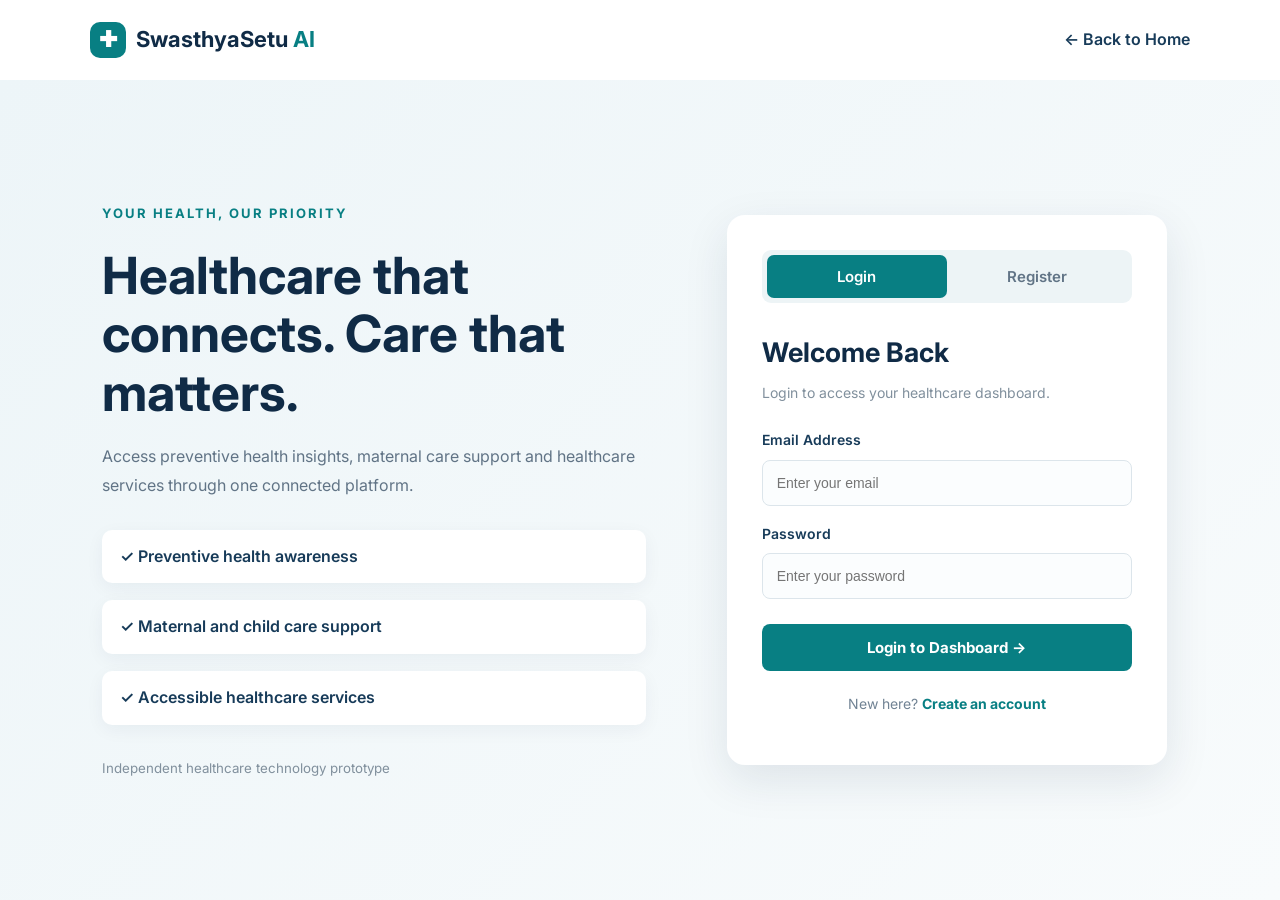
==== frontend/pages/auth.html @ f7e38da5 "Save integration work before module merge" ====
<!DOCTYPE html>
<html lang="en">
<head>
    <meta charset="UTF-8">
    <meta name="viewport" content="width=device-width, initial-scale=1.0">
    <title>Login / Register | SwasthyaSetu AI</title>

    <link rel="stylesheet" href="../style.css">
    <link rel="stylesheet" href="../assets/css/auth.css">
</head>
<body>

<header class="auth-header">
    <a href="../index.html" class="brand">
        <span class="brand-icon">✚</span>
        <span>SwasthyaSetu <b>AI</b></span>
    </a>
    <a href="../index.html" class="back-link">← Back to Home</a>
</header>

<main class="auth-container">
    <section class="auth-info">
        <span class="eyebrow">YOUR HEALTH, OUR PRIORITY</span>
        <h1>Healthcare that connects. Care that matters.</h1>
        <p>
            Access preventive health insights, maternal care support
            and healthcare services through one connected platform.
        </p>

        <div class="auth-points">
            <div>✓ Preventive health awareness</div>
            <div>✓ Maternal and child care support</div>
            <div>✓ Accessible healthcare services</div>
        </div>

        <small>Independent healthcare technology prototype</small>
    </section>

    <section class="auth-card">
        <div class="auth-tabs">
            <button class="tab active" id="loginTab" type="button">Login</button>
            <button class="tab" id="registerTab" type="button">Register</button>
        </div>

        <form id="loginForm">
            <h2>Welcome Back</h2>
            <p class="form-subtitle">Login to access your healthcare dashboard.</p>

            <label for="loginEmail">Email Address</label>
            <input type="email" id="loginEmail" placeholder="Enter your email" required>

            <label for="loginPassword">Password</label>
            <input type="password" id="loginPassword" placeholder="Enter your password" required>

            <button class="auth-submit" type="submit">Login to Dashboard →</button>
            <p class="switch-text">New here? <a href="#" id="showRegister">Create an account</a></p>
        </form>

        <form id="registerForm" class="hidden">
            <h2>Create Account</h2>
            <p class="form-subtitle">Join SwasthyaSetu AI today.</p>

            <label for="fullName">Full Name</label>
            <input type="text" id="fullName" placeholder="Enter your full name" required>

            <label for="registerEmail">Email Address</label>
            <input type="email" id="registerEmail" placeholder="Enter your email" required>

            <label for="registerPassword">Create Password</label>
            <input type="password" id="registerPassword" placeholder="Create a password" minlength="6" required>

            <button class="auth-submit" type="submit">Create Account →</button>
            <p class="switch-text">Already registered? <a href="#" id="showLogin">Login here</a></p>
        </form>

        <p id="authMessage" class="auth-message" aria-live="polite"></p>
    </section>
</main>

<script src="../assets/js/auth.js" defer></script>
</body>
</html>
---- frontend/style.css ----
@import url('https://fonts.googleapis.com/css2?family=Inter:wght@400;500;600;700;800&display=swap');

:root {
    --navy: #102a43;
    --blue: #176b87;
    --teal: #16a6a1;
    --orange: #f59b23;
    --green: #16834a;
    --light: #f4f7fa;
    --white: #ffffff;
    --text: #243b53;
    --muted: #627d98;
    --border: #e3ebf2;
}

* {
    margin: 0;
    padding: 0;
    box-sizing: border-box;
}

html {
    scroll-behavior: smooth;
}

body {
    font-family: 'Inter', sans-serif;
    color: var(--text);
    background: var(--white);
    line-height: 1.6;
}

a {
    text-decoration: none;
    color: inherit;
}

button {
    font-family: inherit;
    cursor: pointer;
}

.section {
    padding: 85px 8%;
}

.tagline {
    color: var(--teal);
    font-size: 11px;
    font-weight: 800;
    letter-spacing: 2px;
}

.primary-btn,
.secondary-btn,
.contact-btn {
    display: inline-block;
    padding: 13px 24px;
    border-radius: 9px;
    font-size: 13px;
    font-weight: 700;
    transition: .3s;
}

.primary-btn {
    background: var(--orange);
    color: white;
}

.secondary-btn {
    color: var(--navy);
    background: white;
    border: 1px solid var(--navy);
}

.primary-btn:hover,
.secondary-btn:hover,
.contact-btn:hover {
    transform: translateY(-3px);
}
---- frontend/assets/css/auth.css ----
.auth-header {
    display: flex;
    justify-content: space-between;
    align-items: center;
    padding: 22px 7%;
    background: #fff;
}

.brand {
    display: flex;
    align-items: center;
    gap: 10px;
    text-decoration: none;
    color: #102b46;
    font-size: 22px;
    font-weight: 700;
}

.brand-icon {
    background: #087f83;
    color: white;
    width: 36px;
    height: 36px;
    display: grid;
    place-items: center;
    border-radius: 10px;
}

.brand b {
    color: #087f83;
}

.back-link {
    color: #173b59;
    text-decoration: none;
    font-weight: 600;
}

.auth-container {
    min-height: calc(100vh - 80px);
    padding: 55px 8%;
    display: grid;
    grid-template-columns: 1fr 0.85fr;
    align-items: center;
    gap: 70px;
    background: linear-gradient(135deg, #edf5f8, #f8fbfc);
}

.auth-info {
    max-width: 570px;
}

.eyebrow {
    color: #087f83;
    font-size: 13px;
    font-weight: 700;
    letter-spacing: 2px;
}

.auth-info h1 {
    color: #102b46;
    font-size: clamp(34px, 4vw, 52px);
    line-height: 1.15;
    margin: 20px 0;
}

.auth-info p {
    color: #617486;
    font-size: 16px;
    line-height: 1.8;
}

.auth-points {
    margin: 30px 0;
    display: grid;
    gap: 17px;
    color: #173b59;
    font-weight: 600;
}

.auth-points div {
    background: white;
    padding: 14px 18px;
    border-radius: 10px;
    box-shadow: 0 5px 18px rgba(16, 43, 70, 0.05);
}

.auth-info small {
    color: #81909d;
}

.auth-card {
    background: white;
    padding: 35px;
    border-radius: 18px;
    box-shadow: 0 15px 45px rgba(16, 43, 70, 0.10);
    width: 100%;
    max-width: 440px;
    justify-self: center;
}

.auth-tabs {
    display: flex;
    background: #edf4f6;
    border-radius: 9px;
    padding: 5px;
    margin-bottom: 28px;
}

.tab {
    flex: 1;
    border: none;
    background: transparent;
    padding: 12px;
    border-radius: 7px;
    font-size: 15px;
    font-weight: 600;
    color: #617486;
    cursor: pointer;
}

.tab.active {
    background: #087f83;
    color: white;
}

.auth-card h2 {
    color: #102b46;
    font-size: 27px;
    margin-bottom: 8px;
}

.form-subtitle {
    color: #81909d;
    font-size: 14px;
    margin-bottom: 25px;
}

.auth-card label {
    display: block;
    color: #173b59;
    font-weight: 600;
    font-size: 14px;
    margin: 17px 0 8px;
}

.auth-card input {
    width: 100%;
    padding: 14px;
    border: 1px solid #dce5eb;
    border-radius: 8px;
    outline: none;
    font-size: 14px;
    background: #fbfdfe;
}

.auth-card input:focus {
    border-color: #087f83;
    box-shadow: 0 0 0 3px rgba(8, 127, 131, 0.10);
}

.auth-submit {
    width: 100%;
    padding: 14px;
    margin-top: 25px;
    border: none;
    border-radius: 8px;
    background: #087f83;
    color: white;
    font-size: 15px;
    font-weight: 700;
    cursor: pointer;
    transition: 0.3s;
}

.auth-submit:hover {
    background: #06666a;
    transform: translateY(-2px);
}

.switch-text {
    text-align: center;
    color: #718394;
    font-size: 14px;
    margin-top: 22px;
}

.switch-text a {
    color: #087f83;
    font-weight: 700;
    text-decoration: none;
}

.hidden {
    display: none;
}

.auth-message {
    margin-top: 15px;
    font-size: 13px;
    text-align: center;
    color: #087f83;
}

@media (max-width: 850px) {
    .auth-container {
        grid-template-columns: 1fr;
        gap: 35px;
        padding: 40px 6%;
    }

    .auth-info {
        text-align: center;
        margin: auto;
    }

    .auth-card {
        max-width: 500px;
    }
}

@media (max-width: 480px) {
    .auth-header {
        padding: 18px 5%;
    }

    .brand {
        font-size: 17px;
    }

    .auth-card {
        padding: 24px 18px;
    }

    .auth-info h1 {
        font-size: 32px;
    }
}
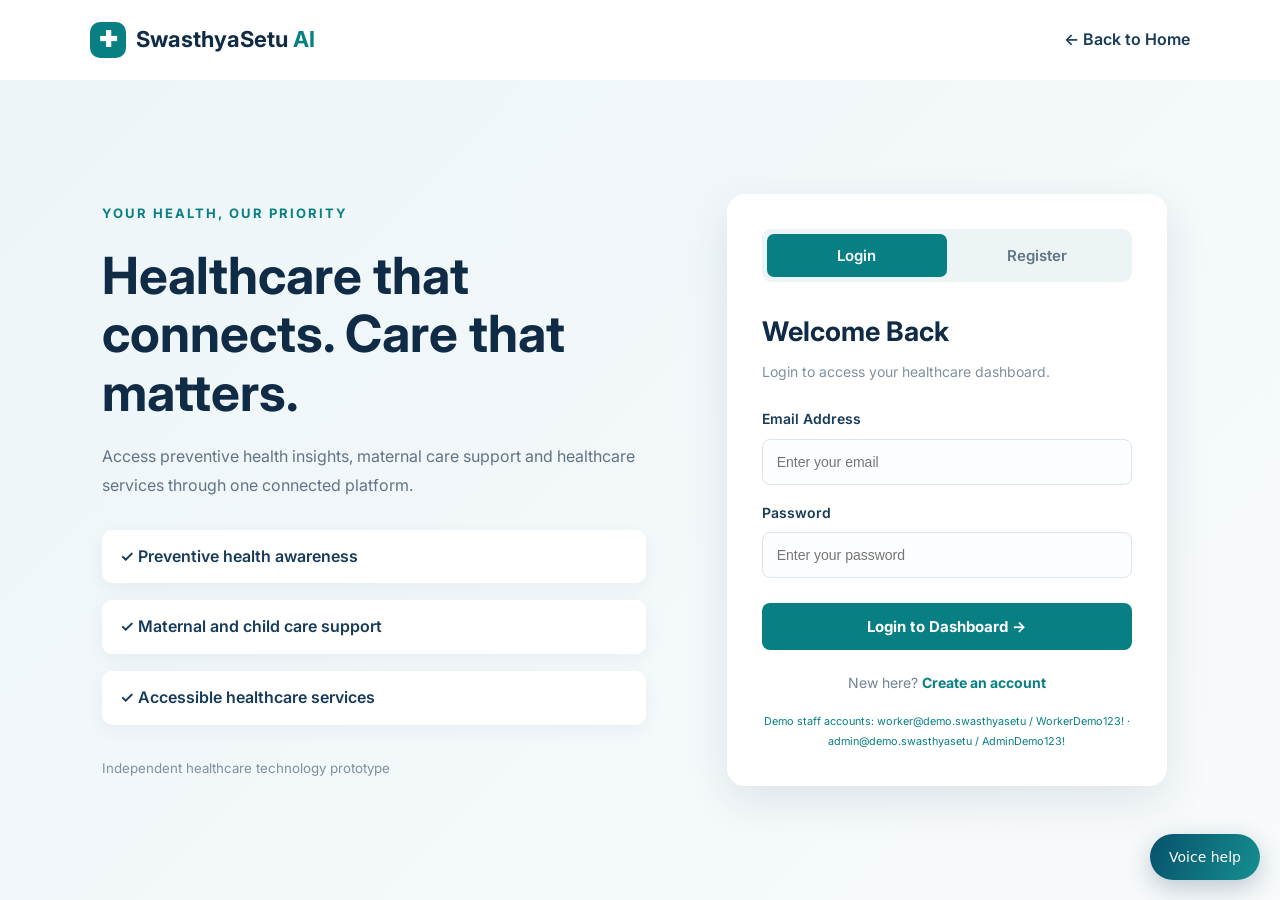
==== commit a9d6d0dc: "Upgrade SwasthyaSetu AI with unified patient journey and AI features" ====
--- a/frontend/pages/auth.html
+++ b/frontend/pages/auth.html
@@ -59,7 +59,7 @@
 
         <form id="registerForm" class="hidden">
             <h2>Create Account</h2>
-            <p class="form-subtitle">Join SwasthyaSetu AI today.</p>
+            <p class="form-subtitle">Create a patient demo account. Staff roles use the published demo credentials.</p>
 
             <label for="fullName">Full Name</label>
             <input type="text" id="fullName" placeholder="Enter your full name" required>
@@ -68,16 +68,20 @@
             <input type="email" id="registerEmail" placeholder="Enter your email" required>
 
             <label for="registerPassword">Create Password</label>
-            <input type="password" id="registerPassword" placeholder="Create a password" minlength="6" required>
+            <input type="password" id="registerPassword" placeholder="Create a password (8+ characters)" minlength="8" required>
 
             <button class="auth-submit" type="submit">Create Account →</button>
             <p class="switch-text">Already registered? <a href="#" id="showLogin">Login here</a></p>
         </form>
 
-        <p id="authMessage" class="auth-message" aria-live="polite"></p>
+        <div class="auth-message" aria-live="polite">
+          <p id="authMessage"></p>
+          <small>Demo staff accounts: worker@demo.swasthyasetu / WorkerDemo123! · admin@demo.swasthyasetu / AdminDemo123!</small>
+        </div>
     </section>
 </main>
 
 <script src="../assets/js/auth.js" defer></script>
+    <script src="../assets/js/voice-assistant.js" defer></script>
 </body>
 </html>
